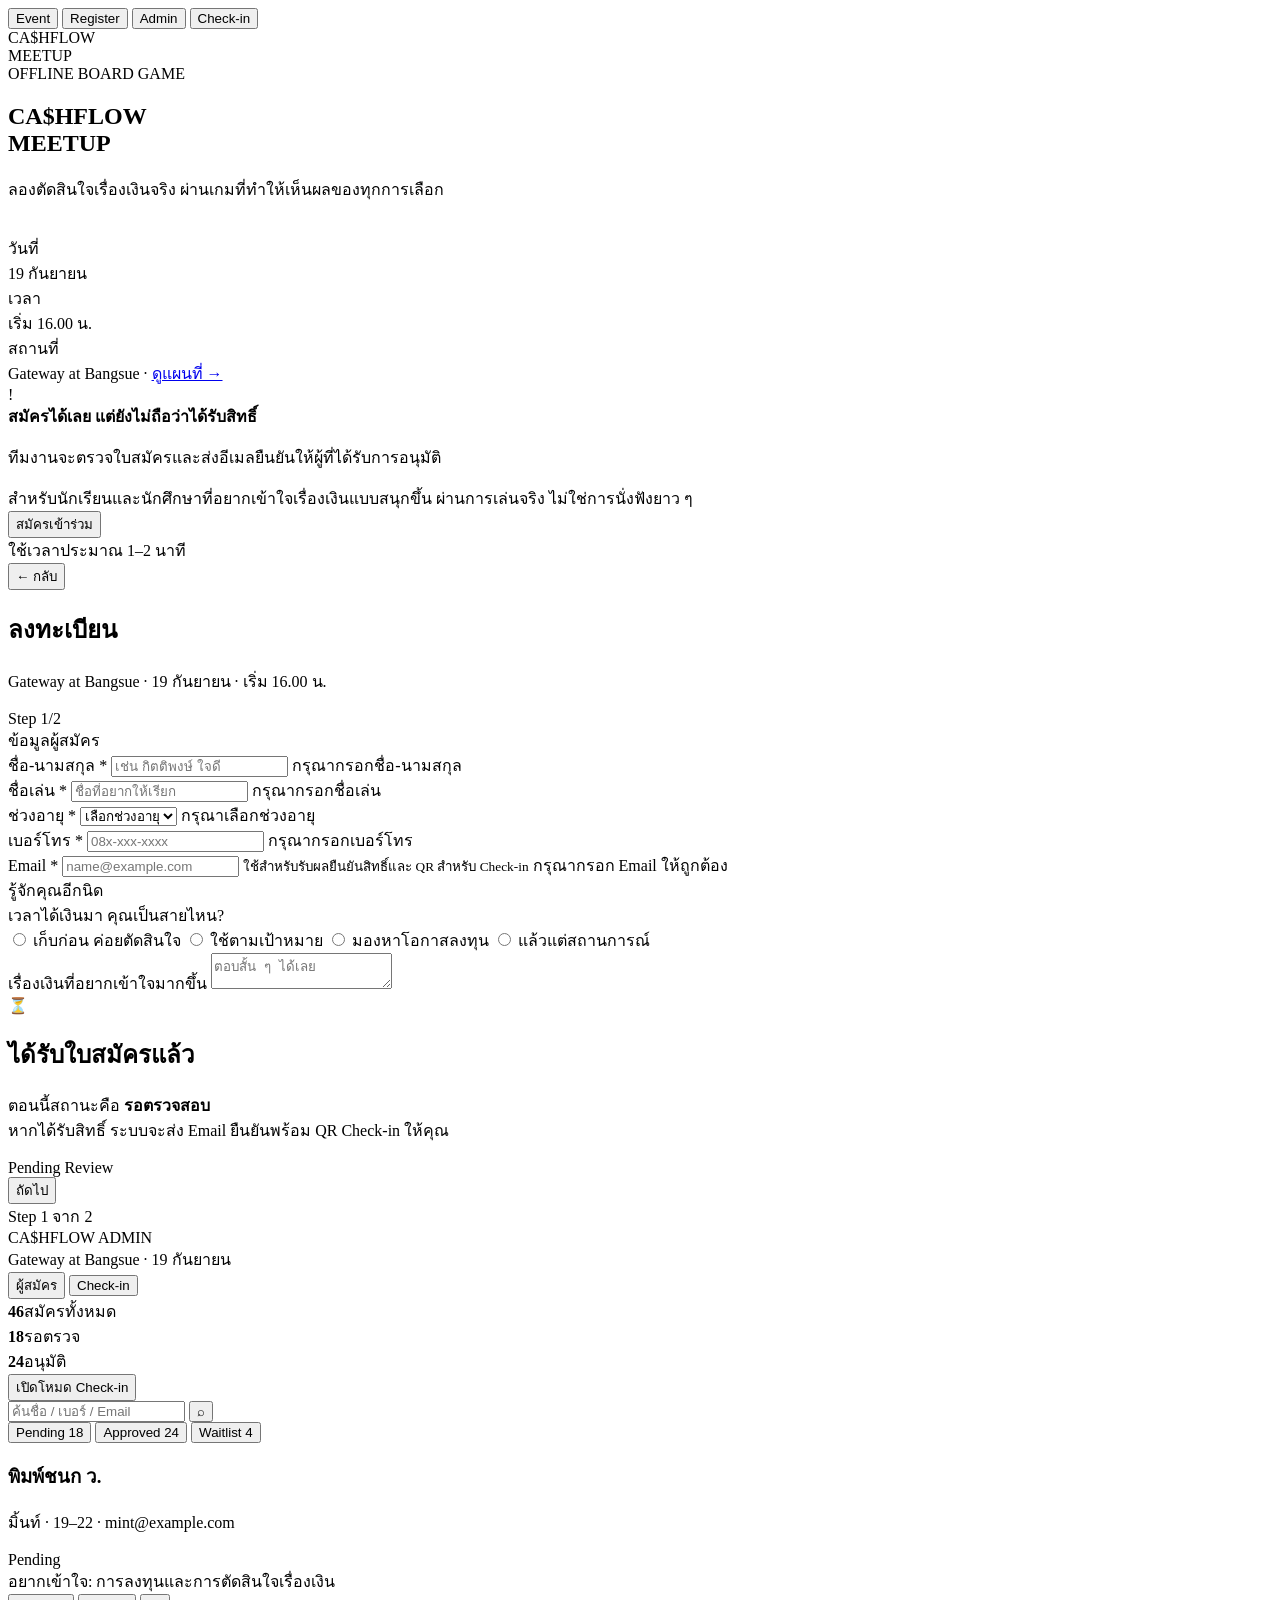
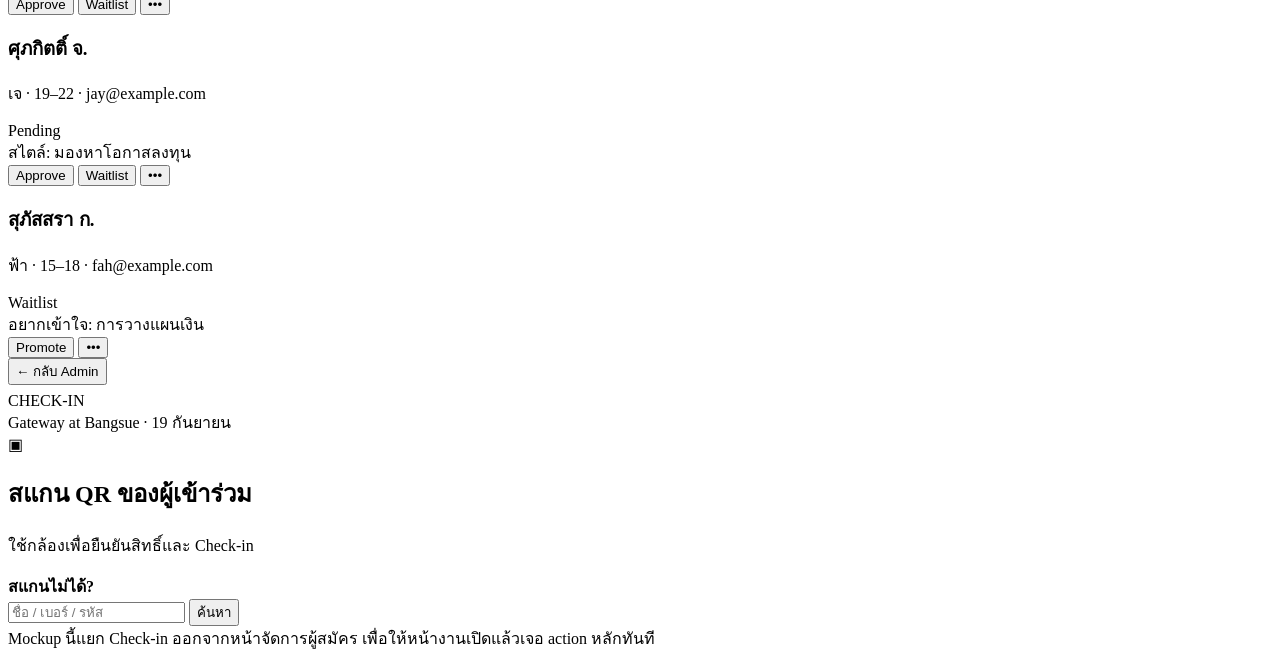
==== index.html @ 11fd1f05 "Add CA$HFLOW mobile mockup" ====
<!doctype html>
<html lang="th">
<head>
<meta charset="utf-8">
<meta name="viewport" content="width=device-width,initial-scale=1,viewport-fit=cover">
<title>CA$HFLOW Meetup — Cool Cartoon Mobile Mockup v2</title>
<link rel="stylesheet" href="styles.css">
</head>
<body>
<nav class="preview-nav" aria-label="Mockup screens">
  <button class="active" data-screen="event">Event</button>
  <button data-screen="register">Register</button>
  <button data-screen="admin">Admin</button>
  <button data-screen="checkin">Check-in</button>
</nav>

<div class="device">
  <section id="event" class="screen active" aria-label="Event landing page">
    <header class="topbar">
      <div class="brand">CA<span>$</span>HFLOW</div>
      <div class="tag">MEETUP</div>
    </header>

    <div class="hero">
      <div class="hero-copy">
        <span class="hero-kicker">OFFLINE BOARD GAME</span>
        <h1>CA$HFLOW<br>MEETUP</h1>
        <p class="hero-sub">ลองตัดสินใจเรื่องเงินจริง ผ่านเกมที่ทำให้เห็นผลของทุกการเลือก</p>
      </div>
      <div class="speedline" aria-hidden="true"></div>
      <div class="hero-art" aria-hidden="true">
        <img alt="" src="assets/cashflow-hero.webp">
      </div>
    </div>

    <section class="info-strip" aria-label="Event information">
      <div class="info-grid">
        <div class="info-cell">
          <span class="info-label">วันที่</span>
          <div class="info-value">19 กันยายน</div>
        </div>
        <div class="info-cell">
          <span class="info-label">เวลา</span>
          <div class="info-value">เริ่ม 16.00 น.</div>
        </div>
        <div class="info-cell full">
          <span class="info-label">สถานที่</span>
          <div class="info-value">Gateway at Bangsue · <a href="#" onclick="return false">ดูแผนที่ →</a></div>
        </div>
      </div>

      <div class="status-note">
        <div class="status-icon">!</div>
        <div>
          <strong>สมัครได้เลย แต่ยังไม่ถือว่าได้รับสิทธิ์</strong>
          <p>ทีมงานจะตรวจใบสมัครและส่งอีเมลยืนยันให้ผู้ที่ได้รับการอนุมัติ</p>
        </div>
      </div>
    </section>

    <main class="event-copy">
      <div class="one-liner">สำหรับนักเรียนและนักศึกษาที่อยากเข้าใจเรื่องเงินแบบสนุกขึ้น ผ่านการเล่นจริง ไม่ใช่การนั่งฟังยาว ๆ</div>
    </main>

    <div class="sticky-cta">
      <button class="primary" onclick="showScreen('register')">สมัครเข้าร่วม</button>
      <div class="cta-help">ใช้เวลาประมาณ 1–2 นาที</div>
    </div>
  </section>

  <section id="register" class="screen" aria-label="Registration form">
    <header class="form-head">
      <button class="back-btn" type="button" onclick="showScreen('event')">← กลับ</button>
      <h1>ลงทะเบียน</h1>
      <p>Gateway at Bangsue · 19 กันยายน · เริ่ม 16.00 น.</p>
      <div class="step-row">
        <span id="stepLabel" class="step-label">Step 1/2</span>
        <div class="progress" aria-label="Registration progress"><i class="on"></i><i id="progress2"></i></div>
      </div>
    </header>

    <form id="regForm" class="form-body" novalidate>
      <div id="step1" class="step active">
        <div class="form-title">ข้อมูลผู้สมัคร</div>

        <div class="field" data-required>
          <label for="fullname">ชื่อ-นามสกุล <span class="req">*</span></label>
          <input id="fullname" name="fullname" autocomplete="name" required placeholder="เช่น กิตติพงษ์ ใจดี">
          <span class="error">กรุณากรอกชื่อ-นามสกุล</span>
        </div>

        <div class="field" data-required>
          <label for="nickname">ชื่อเล่น <span class="req">*</span></label>
          <input id="nickname" name="nickname" autocomplete="nickname" required placeholder="ชื่อที่อยากให้เรียก">
          <span class="error">กรุณากรอกชื่อเล่น</span>
        </div>

        <div class="field" data-required>
          <label for="age">ช่วงอายุ <span class="req">*</span></label>
          <select id="age" name="age" required>
            <option value="">เลือกช่วงอายุ</option>
            <option>ต่ำกว่า 15</option>
            <option>15–18</option>
            <option>19–22</option>
            <option>23 ปีขึ้นไป</option>
          </select>
          <span class="error">กรุณาเลือกช่วงอายุ</span>
        </div>

        <div class="field" data-required>
          <label for="phone">เบอร์โทร <span class="req">*</span></label>
          <input id="phone" name="phone" type="tel" inputmode="tel" autocomplete="tel" required placeholder="08x-xxx-xxxx">
          <span class="error">กรุณากรอกเบอร์โทร</span>
        </div>

        <div class="field" data-required>
          <label for="email">Email <span class="req">*</span></label>
          <input id="email" name="email" type="email" inputmode="email" autocomplete="email" required placeholder="name@example.com" aria-describedby="emailHelp">
          <small id="emailHelp">ใช้สำหรับรับผลยืนยันสิทธิ์และ QR สำหรับ Check-in</small>
          <span class="error">กรุณากรอก Email ให้ถูกต้อง</span>
        </div>
      </div>

      <div id="step2" class="step">
        <div class="form-title">รู้จักคุณอีกนิด</div>
        <div class="field">
          <label>เวลาได้เงินมา คุณเป็นสายไหน?</label>
          <div class="radio-grid">
            <label class="radio-card"><input type="radio" name="moneyStyle" value="เก็บก่อน"> เก็บก่อน ค่อยตัดสินใจ</label>
            <label class="radio-card"><input type="radio" name="moneyStyle" value="ใช้ตามเป้าหมาย"> ใช้ตามเป้าหมาย</label>
            <label class="radio-card"><input type="radio" name="moneyStyle" value="มองหาโอกาส"> มองหาโอกาสลงทุน</label>
            <label class="radio-card"><input type="radio" name="moneyStyle" value="แล้วแต่สถานการณ์"> แล้วแต่สถานการณ์</label>
          </div>
        </div>

        <div class="field">
          <label for="moneyGoal">เรื่องเงินที่อยากเข้าใจมากขึ้น</label>
          <textarea id="moneyGoal" name="moneyGoal" placeholder="ตอบสั้น ๆ ได้เลย"></textarea>
        </div>
      </div>

      <div id="pendingState" class="step pending-state" aria-live="polite">
        <div class="pending-mark">⏳</div>
        <h2>ได้รับใบสมัครแล้ว</h2>
        <p>ตอนนี้สถานะคือ <strong>รอตรวจสอบ</strong><br>หากได้รับสิทธิ์ ระบบจะส่ง Email ยืนยันพร้อม QR Check-in ให้คุณ</p>
        <div class="pending-badge">Pending Review</div>
      </div>
    </form>

    <div class="sticky-cta">
      <button id="regAction" class="primary" type="button" onclick="nextRegistration()">ถัดไป</button>
      <div id="regHelp" class="cta-help">Step 1 จาก 2</div>
    </div>
  </section>

  <section id="admin" class="screen" aria-label="Admin applicant management">
    <header class="admin-head">
      <div class="brand">CA<span>$</span>HFLOW ADMIN</div>
      <div class="sub">Gateway at Bangsue · 19 กันยายน</div>
      <div class="admin-tabs">
        <button class="active" type="button">ผู้สมัคร</button>
        <button type="button" onclick="showScreen('checkin')">Check-in</button>
      </div>
    </header>

    <main class="admin-body">
      <div class="stats">
        <div class="stat"><b>46</b><span>สมัครทั้งหมด</span></div>
        <div class="stat"><b>18</b><span>รอตรวจ</span></div>
        <div class="stat"><b>24</b><span>อนุมัติ</span></div>
      </div>

      <button class="checkin-cta" type="button" onclick="showScreen('checkin')">เปิดโหมด Check-in</button>

      <div class="toolbar">
        <input class="search" placeholder="ค้นชื่อ / เบอร์ / Email" aria-label="ค้นหาผู้สมัคร">
        <button class="icon-action" aria-label="Filter">⌕</button>
      </div>

      <div class="filters" aria-label="Applicant filters">
        <button class="filter-chip active">Pending 18</button>
        <button class="filter-chip">Approved 24</button>
        <button class="filter-chip">Waitlist 4</button>
      </div>

      <article class="applicant">
        <div class="applicant-top">
          <div>
            <h3>พิมพ์ชนก ว.</h3>
            <p>มิ้นท์ · 19–22 · mint@example.com</p>
          </div>
          <span class="badge pending">Pending</span>
        </div>
        <div class="answer">อยากเข้าใจ: การลงทุนและการตัดสินใจเรื่องเงิน</div>
        <div class="admin-actions-row">
          <button class="approve">Approve</button>
          <button class="secondary">Waitlist</button>
          <button class="secondary more" aria-label="More actions">•••</button>
        </div>
      </article>

      <article class="applicant">
        <div class="applicant-top">
          <div>
            <h3>ศุภกิตติ์ จ.</h3>
            <p>เจ · 19–22 · jay@example.com</p>
          </div>
          <span class="badge pending">Pending</span>
        </div>
        <div class="answer">สไตล์: มองหาโอกาสลงทุน</div>
        <div class="admin-actions-row">
          <button class="approve">Approve</button>
          <button class="secondary">Waitlist</button>
          <button class="secondary more" aria-label="More actions">•••</button>
        </div>
      </article>

      <article class="applicant">
        <div class="applicant-top">
          <div>
            <h3>สุภัสสรา ก.</h3>
            <p>ฟ้า · 15–18 · fah@example.com</p>
          </div>
          <span class="badge wait">Waitlist</span>
        </div>
        <div class="answer">อยากเข้าใจ: การวางแผนเงิน</div>
        <div class="admin-actions-row">
          <button class="approve">Promote</button>
          <button class="secondary more" aria-label="More actions">•••</button>
        </div>
      </article>
    </main>
  </section>

  <section id="checkin" class="screen" aria-label="Check-in mode">
    <header class="admin-head">
      <button class="back-btn" type="button" onclick="showScreen('admin')">← กลับ Admin</button>
      <div class="brand" style="margin-top:7px">CHECK-IN</div>
      <div class="sub">Gateway at Bangsue · 19 กันยายน</div>
    </header>

    <main class="checkin-wrap">
      <section class="scan-card">
        <div class="scan-box"><span>▣</span></div>
        <h2>สแกน QR ของผู้เข้าร่วม</h2>
        <p>ใช้กล้องเพื่อยืนยันสิทธิ์และ Check-in</p>
      </section>

      <section class="manual">
        <strong>สแกนไม่ได้?</strong>
        <div class="manual-row">
          <input placeholder="ชื่อ / เบอร์ / รหัส" aria-label="ค้นหาผู้เข้าร่วม">
          <button type="button">ค้นหา</button>
        </div>
      </section>

      <div class="demo-note">Mockup นี้แยก Check-in ออกจากหน้าจัดการผู้สมัคร เพื่อให้หน้างานเปิดแล้วเจอ action หลักทันที</div>
    </main>
  </section>
</div>

<script src="app.js"></script>
</body>
</html>
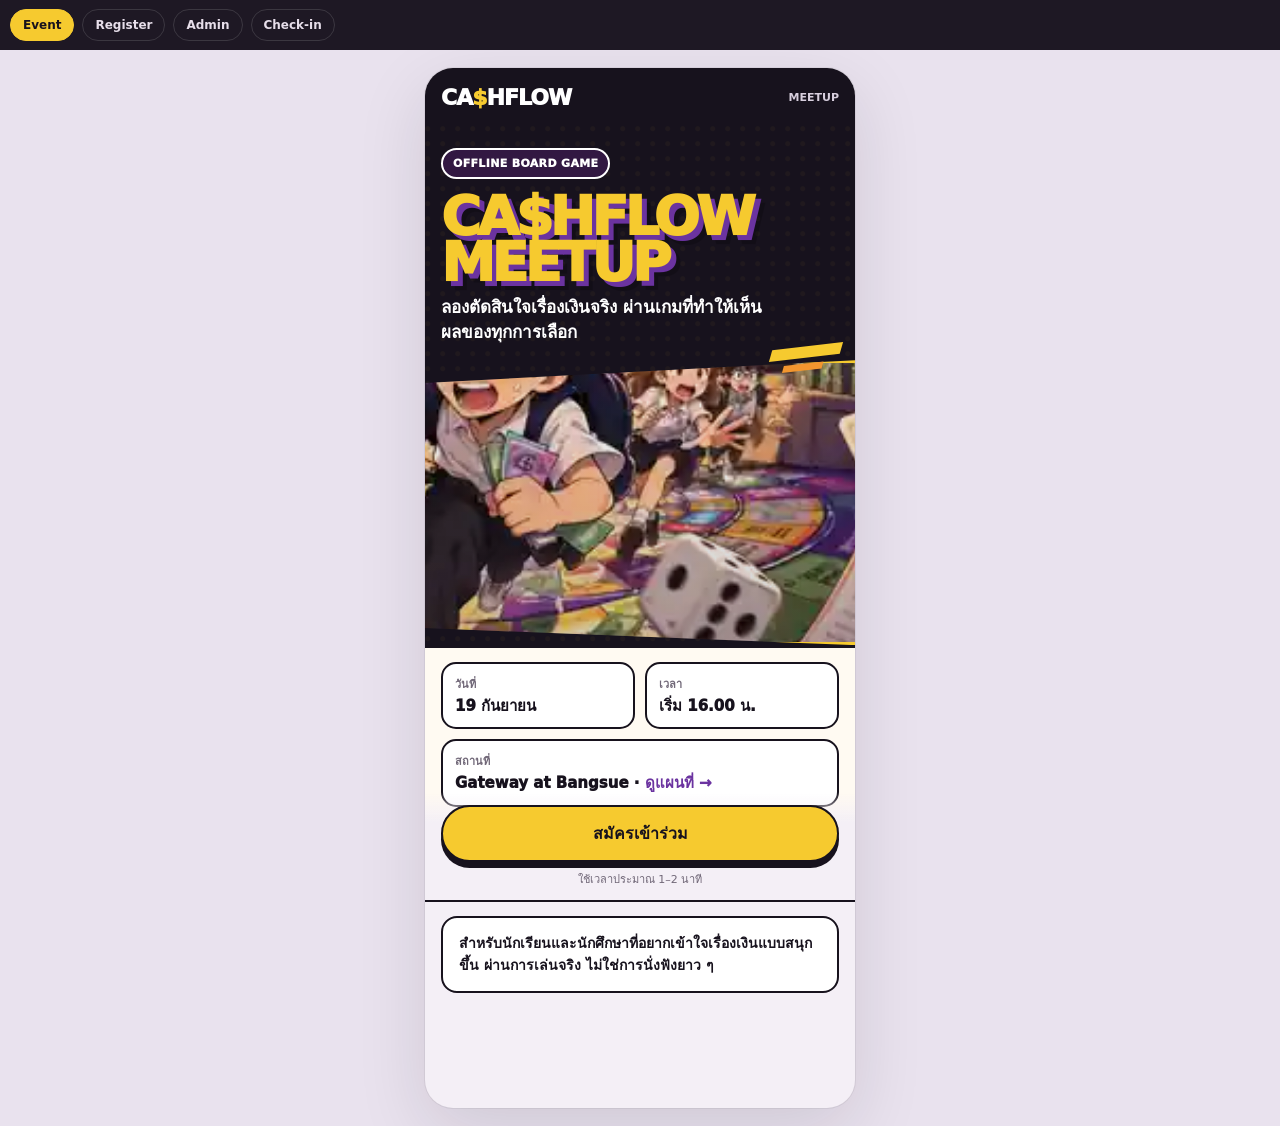
==== commit 4c04da18: "Point hero to uploaded SVG asset" ====
--- a/index.html
+++ b/index.html
@@ -29,7 +29,7 @@
       </div>
       <div class="speedline" aria-hidden="true"></div>
       <div class="hero-art" aria-hidden="true">
-        <img alt="" src="assets/cashflow-hero.webp">
+        <img alt="" src="assets/cashflow-hero.svg">
       </div>
     </div>
 
--- a/styles.css
+++ b/styles.css
@@ -0,0 +1,308 @@
+:root{
+  --ink:#17121d;
+  --ink2:#25152f;
+  --plum:#321842;
+  --purple:#6b33a0;
+  --purple2:#8a58bd;
+  --yellow:#f6ca2f;
+  --yellow2:#ffe66a;
+  --orange:#f2962f;
+  --paper:#fffaf2;
+  --surface:#ffffff;
+  --canvas:#f4eff6;
+  --muted:#716878;
+  --line:#ded5e3;
+  --success:#216b50;
+  --warning:#8a6400;
+  --danger:#a84149;
+  --radius:18px;
+  --shadow:0 10px 0 rgba(23,18,29,.14);
+}
+*{box-sizing:border-box}
+html{scroll-behavior:smooth}
+body{
+  margin:0;background:#e9e2ee;color:var(--ink);
+  font-family:"Noto Sans Thai","Leelawadee UI",Tahoma,system-ui,sans-serif;
+  -webkit-font-smoothing:antialiased;
+}
+button,input,select,textarea{font:inherit}
+button,a,input,select,textarea{-webkit-tap-highlight-color:transparent}
+button{cursor:pointer}
+a{color:inherit}
+:focus-visible{outline:3px solid var(--yellow);outline-offset:3px}
+
+.preview-nav{
+  position:sticky;top:0;z-index:90;
+  display:flex;gap:8px;justify-content:flex-start;
+  overflow-x:auto;padding:9px 10px;
+  background:rgba(23,18,29,.97);backdrop-filter:blur(10px);
+  scrollbar-width:none
+}
+.preview-nav::-webkit-scrollbar{display:none}
+.preview-nav button{
+  flex:0 0 auto;border:1px solid rgba(255,255,255,.13);
+  border-radius:999px;padding:8px 12px;background:transparent;
+  color:#e7deea;font-size:12px;font-weight:900
+}
+.preview-nav button.active{background:var(--yellow);color:var(--ink);border-color:var(--yellow)}
+
+.device{
+  width:min(100%,430px);min-height:calc(100vh - 52px);
+  margin:0 auto;background:var(--canvas);position:relative;overflow:hidden;
+  box-shadow:0 0 0 1px rgba(23,18,29,.06),0 22px 70px rgba(23,18,29,.12)
+}
+.screen{display:none;min-height:calc(100vh - 52px);position:relative}
+.screen.active{display:block}
+
+.topbar{
+  height:58px;display:flex;align-items:center;justify-content:space-between;
+  padding:0 16px;background:var(--ink);color:white;position:relative;z-index:5
+}
+.brand{font-size:22px;font-weight:950;letter-spacing:-.045em}
+.brand span{color:var(--yellow)}
+.topbar .tag{font-size:11px;color:#d8cfde;font-weight:800}
+
+/* EVENT */
+.hero{
+  position:relative;background:var(--ink);color:white;overflow:hidden;
+  min-height:500px;border-bottom:3px solid var(--ink)
+}
+.hero::before{
+  content:"";position:absolute;inset:0;
+  background:
+    radial-gradient(circle at 18% 18%,rgba(246,202,47,.18) 0 2px,transparent 3px) 0 0/15px 15px;
+  opacity:.22;pointer-events:none
+}
+.hero-copy{position:relative;z-index:4;padding:22px 16px 0}
+.hero-kicker{
+  display:inline-flex;align-items:center;gap:7px;
+  border:2px solid white;border-radius:999px;padding:7px 10px;
+  font-size:11px;font-weight:950;letter-spacing:.03em;background:var(--plum)
+}
+.hero h1{
+  margin:15px 0 8px;font-size:54px;line-height:.86;
+  letter-spacing:-.065em;font-weight:1000;text-transform:uppercase;
+  color:var(--yellow);
+  text-shadow:5px 5px 0 var(--purple),9px 9px 0 rgba(0,0,0,.18)
+}
+.hero-sub{
+  width:min(90%,330px);font-size:17px;line-height:1.45;
+  font-weight:800;color:#fff;margin:0
+}
+.hero-art{
+  position:relative;margin-top:16px;height:285px;overflow:hidden;
+  clip-path:polygon(0 8%,100% 0,100% 100%,0 94%);
+  border-top:3px solid var(--yellow);border-bottom:3px solid var(--yellow)
+}
+.hero-art img{
+  width:100%;height:100%;object-fit:cover;object-position:center 54%;
+  display:block;filter:saturate(1.05) contrast(1.02)
+}
+.hero-art::after{
+  content:"";position:absolute;inset:0;
+  background:linear-gradient(180deg,rgba(23,18,29,.06),rgba(23,18,29,.2));
+  pointer-events:none
+}
+.speedline{
+  position:absolute;z-index:5;width:68px;height:12px;background:var(--yellow);
+  transform:skewX(-22deg) rotate(-7deg);right:15px;top:220px
+}
+.speedline::after{
+  content:"";position:absolute;width:38px;height:7px;background:var(--orange);
+  top:18px;right:14px
+}
+
+.info-strip{
+  background:var(--paper);padding:14px 16px;border-bottom:2px solid var(--ink)
+}
+.info-grid{display:grid;grid-template-columns:1fr 1fr;gap:10px}
+.info-cell{
+  min-width:0;background:white;border:2px solid var(--ink);
+  border-radius:15px;padding:11px 12px
+}
+.info-cell.full{grid-column:1/-1}
+.info-label{display:block;font-size:11px;color:var(--muted);font-weight:800;margin-bottom:3px}
+.info-value{font-size:15px;font-weight:950;line-height:1.35}
+.info-value a{color:var(--purple);text-decoration:none}
+.status-note{
+  margin-top:10px;display:flex;gap:10px;align-items:flex-start;
+  padding:12px 13px;border:2px solid var(--ink);
+  border-radius:15px;background:var(--yellow2)
+}
+.status-icon{
+  width:28px;height:28px;flex:0 0 28px;border-radius:50%;
+  display:grid;place-items:center;background:var(--ink);color:var(--yellow);font-weight:950
+}
+.status-note strong{display:block;font-size:14px;margin-bottom:2px}
+.status-note p{margin:0;font-size:12px;line-height:1.45;color:#4f4732}
+.event-copy{padding:14px 16px 115px}
+.one-liner{
+  background:white;border:2px solid var(--ink);border-radius:16px;
+  padding:15px 16px;font-size:14px;line-height:1.55;font-weight:700
+}
+
+.sticky-cta{
+  position:fixed;left:50%;transform:translateX(-50%);bottom:0;
+  width:min(100%,430px);z-index:40;
+  padding:12px 16px calc(12px + env(safe-area-inset-bottom));
+  background:linear-gradient(180deg,rgba(244,239,246,0),var(--canvas) 28%,var(--canvas) 100%)
+}
+.primary{
+  width:100%;min-height:54px;border:2px solid var(--ink);border-radius:999px;
+  padding:14px 18px;background:var(--yellow);color:var(--ink);
+  font-weight:950;box-shadow:0 6px 0 var(--ink)
+}
+.primary:active{transform:translateY(3px);box-shadow:0 3px 0 var(--ink)}
+.cta-help{font-size:11px;text-align:center;color:var(--muted);margin-top:8px}
+
+/* REGISTER */
+.form-head{
+  background:var(--ink);color:white;padding:14px 16px 16px;border-bottom:3px solid var(--yellow)
+}
+.back-btn{
+  border:0;background:none;color:#f0e7f5;padding:6px 0;font-weight:900
+}
+.form-head h1{font-size:29px;margin:10px 0 3px;letter-spacing:-.04em}
+.form-head p{margin:0;color:#d7ccdd;font-size:12px}
+.step-row{display:flex;align-items:center;gap:10px;margin-top:14px}
+.step-label{font-size:12px;font-weight:900;color:var(--yellow)}
+.progress{display:flex;gap:6px;flex:1}
+.progress i{height:5px;background:#4b3b52;border-radius:999px;flex:1}
+.progress i.on{background:var(--yellow)}
+.form-body{padding:16px 16px 112px}
+.step{display:none}
+.step.active{display:block}
+.form-title{font-size:18px;font-weight:950;margin:2px 0 16px}
+.field{display:grid;gap:6px;margin-bottom:15px}
+.field label{font-size:13px;font-weight:900}
+.req{color:var(--danger)}
+.field input,.field select,.field textarea{
+  width:100%;min-height:50px;border:2px solid var(--ink);
+  border-radius:13px;background:white;padding:12px 13px;color:var(--ink);outline:none
+}
+.field textarea{min-height:110px;resize:vertical}
+.field input::placeholder,.field textarea::placeholder{color:#9b939f}
+.field small{font-size:11px;color:var(--muted);line-height:1.45}
+.field .error{display:none;color:var(--danger);font-size:11px;font-weight:800}
+.field.invalid input,.field.invalid select{border-color:var(--danger);background:#fff5f5}
+.field.invalid .error{display:block}
+
+.radio-grid{display:grid;gap:9px}
+.radio-card{
+  display:flex;gap:11px;align-items:center;min-height:52px;
+  border:2px solid var(--ink);border-radius:14px;background:white;padding:11px 12px;
+  font-size:13px;font-weight:800
+}
+.radio-card:has(input:checked){background:var(--yellow2);box-shadow:inset 0 0 0 2px var(--yellow)}
+.radio-card input{width:20px;height:20px;accent-color:var(--purple)}
+
+.pending-state{text-align:center;padding:54px 8px 20px}
+.pending-mark{
+  width:76px;height:76px;margin:0 auto 16px;border-radius:50%;
+  display:grid;place-items:center;background:var(--yellow2);border:3px solid var(--ink);
+  font-size:32px
+}
+.pending-state h2{font-size:25px;margin:0 0 8px}
+.pending-state p{margin:0;color:var(--muted);font-size:14px;line-height:1.55}
+.pending-badge{
+  display:inline-flex;margin-top:18px;padding:8px 11px;border-radius:999px;
+  background:#f2e8fa;color:var(--purple);font-weight:950;font-size:12px;border:1px solid #d8c5e7
+}
+
+/* ADMIN */
+.admin-head{
+  background:var(--ink);color:white;padding:14px 16px 16px;border-bottom:3px solid var(--yellow)
+}
+.admin-head .sub{color:#d2c7d8;font-size:12px;margin-top:5px}
+.admin-tabs{display:grid;grid-template-columns:1fr 1fr;gap:8px;margin-top:14px}
+.admin-tabs button{
+  min-height:42px;border:1px solid rgba(255,255,255,.16);border-radius:999px;
+  background:transparent;color:white;font-weight:900;font-size:12px
+}
+.admin-tabs button.active{background:var(--yellow);color:var(--ink);border-color:var(--yellow)}
+.admin-body{padding:14px 14px 34px}
+.stats{display:grid;grid-template-columns:repeat(3,1fr);gap:8px;margin-bottom:12px}
+.stat{background:white;border:2px solid var(--ink);border-radius:15px;padding:11px}
+.stat b{font-size:24px;line-height:1;display:block}
+.stat span{font-size:10px;color:var(--muted);font-weight:800}
+.toolbar{display:grid;grid-template-columns:1fr auto;gap:8px;margin-bottom:10px}
+.search{
+  width:100%;min-height:46px;border:2px solid var(--ink);border-radius:999px;
+  padding:10px 13px;background:white
+}
+.icon-action{
+  width:46px;height:46px;border:2px solid var(--ink);border-radius:50%;
+  background:white;font-weight:950
+}
+.filters{display:flex;gap:7px;overflow-x:auto;margin-bottom:11px;scrollbar-width:none}
+.filters::-webkit-scrollbar{display:none}
+.filter-chip{
+  flex:0 0 auto;border:1px solid #cdbfd4;border-radius:999px;padding:7px 10px;
+  background:white;color:#574f5b;font-size:11px;font-weight:900
+}
+.filter-chip.active{background:var(--ink);color:white;border-color:var(--ink)}
+.applicant{
+  background:white;border:2px solid var(--ink);border-radius:16px;padding:13px;margin-bottom:10px
+}
+.applicant-top{display:flex;justify-content:space-between;gap:10px;align-items:flex-start}
+.applicant h3{font-size:15px;margin:0}
+.applicant p{font-size:11px;color:var(--muted);margin:3px 0 0}
+.badge{padding:5px 8px;border-radius:999px;font-size:10px;font-weight:950;white-space:nowrap}
+.pending{background:#fff0b4;color:#725400}
+.approved{background:#dbf1e8;color:var(--success)}
+.wait{background:#eee2f7;color:var(--purple)}
+.answer{margin:10px 0;padding:9px 10px;border-radius:11px;background:#faf6fc;font-size:11px;color:#504657}
+.admin-actions-row{display:flex;gap:7px}
+.approve{
+  flex:1;border:2px solid var(--ink);border-radius:999px;background:var(--yellow);padding:10px;font-size:11px;font-weight:950
+}
+.secondary{
+  border:2px solid var(--ink);border-radius:999px;background:white;padding:10px 12px;font-size:11px;font-weight:900
+}
+.more{width:42px;flex:0 0 42px}
+.checkin-cta{
+  width:100%;min-height:50px;border:2px solid var(--ink);border-radius:999px;
+  background:var(--purple);color:white;font-weight:950;margin-bottom:12px
+}
+
+/* CHECK IN */
+.checkin-wrap{padding:16px 16px 34px}
+.scan-card{
+  background:var(--ink);color:white;border:3px solid var(--ink);border-radius:20px;
+  padding:18px;text-align:center;position:relative;overflow:hidden
+}
+.scan-card::before{
+  content:"";position:absolute;inset:0;
+  background:radial-gradient(circle at 12% 18%,rgba(246,202,47,.2) 0 2px,transparent 3px) 0 0/14px 14px;
+  opacity:.35
+}
+.scan-box{
+  position:relative;z-index:2;width:190px;height:190px;margin:8px auto 14px;
+  border:3px solid var(--yellow);border-radius:18px;display:grid;place-items:center;background:#21152a
+}
+.scan-box::before,.scan-box::after{
+  content:"";position:absolute;width:44px;height:44px;border-color:white
+}
+.scan-box::before{left:12px;top:12px;border-left:4px solid white;border-top:4px solid white}
+.scan-box::after{right:12px;bottom:12px;border-right:4px solid white;border-bottom:4px solid white}
+.scan-box span{font-size:44px}
+.scan-card h2{position:relative;z-index:2;margin:0 0 5px;font-size:21px}
+.scan-card p{position:relative;z-index:2;margin:0;color:#d8cfde;font-size:12px}
+.manual{margin-top:12px;background:white;border:2px solid var(--ink);border-radius:17px;padding:13px}
+.manual strong{display:block;font-size:14px;margin-bottom:8px}
+.manual-row{display:grid;grid-template-columns:1fr auto;gap:8px}
+.manual input{min-width:0;border:2px solid var(--ink);border-radius:999px;padding:11px 13px}
+.manual button{border:2px solid var(--ink);border-radius:999px;background:var(--yellow);font-weight:950;padding:0 15px}
+
+/* GENERAL */
+.demo-note{
+  margin:14px 16px 0;padding:10px 12px;border-radius:12px;background:#fff7d5;
+  border:1px solid #ead688;color:#655421;font-size:11px;line-height:1.45
+}
+@media(min-width:431px){
+  .device{margin-top:18px;margin-bottom:18px;border-radius:28px;min-height:860px}
+  .screen{min-height:860px}
+}
+@media(prefers-reduced-motion:reduce){
+  *,*::before,*::after{scroll-behavior:auto!important;transition:none!important;animation:none!important}
+}
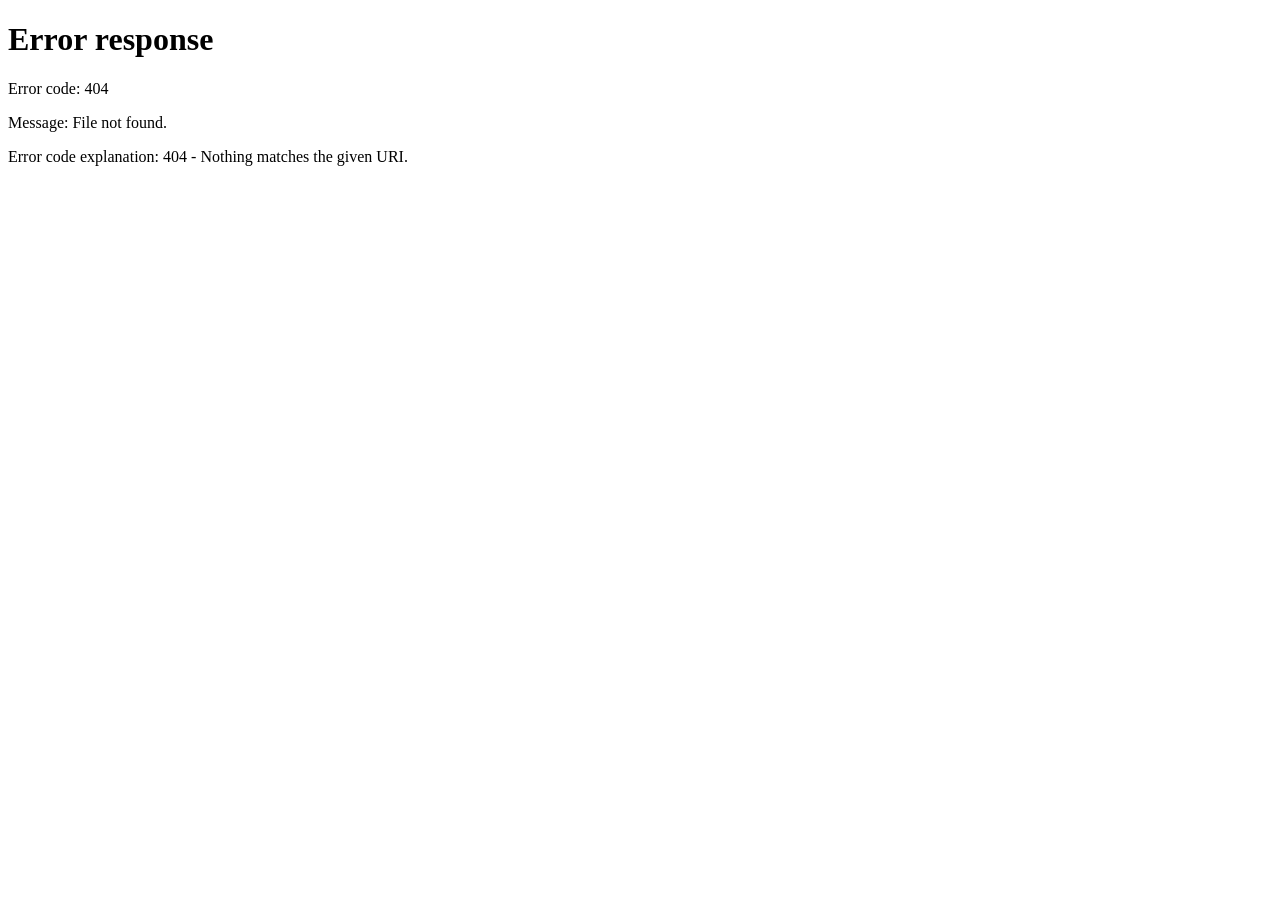
==== commit 0c506dc1: "Route root to participant app" ====
--- a/index.html
+++ b/index.html
@@ -1,264 +1,12 @@
 <!doctype html>
 <html lang="th">
 <head>
-<meta charset="utf-8">
-<meta name="viewport" content="width=device-width,initial-scale=1,viewport-fit=cover">
-<title>CA$HFLOW Meetup — Cool Cartoon Mobile Mockup v2</title>
-<link rel="stylesheet" href="styles.css">
+  <meta charset="utf-8">
+  <meta name="viewport" content="width=device-width,initial-scale=1">
+  <meta http-equiv="refresh" content="0;url=/participant/">
+  <title>CA$HFLOW Meetup</title>
 </head>
 <body>
-<nav class="preview-nav" aria-label="Mockup screens">
-  <button class="active" data-screen="event">Event</button>
-  <button data-screen="register">Register</button>
-  <button data-screen="admin">Admin</button>
-  <button data-screen="checkin">Check-in</button>
-</nav>
-
-<div class="device">
-  <section id="event" class="screen active" aria-label="Event landing page">
-    <header class="topbar">
-      <div class="brand">CA<span>$</span>HFLOW</div>
-      <div class="tag">MEETUP</div>
-    </header>
-
-    <div class="hero">
-      <div class="hero-copy">
-        <span class="hero-kicker">OFFLINE BOARD GAME</span>
-        <h1>CA$HFLOW<br>MEETUP</h1>
-        <p class="hero-sub">ลองตัดสินใจเรื่องเงินจริง ผ่านเกมที่ทำให้เห็นผลของทุกการเลือก</p>
-      </div>
-      <div class="speedline" aria-hidden="true"></div>
-      <div class="hero-art" aria-hidden="true">
-        <img alt="" src="assets/cashflow-hero.svg">
-      </div>
-    </div>
-
-    <section class="info-strip" aria-label="Event information">
-      <div class="info-grid">
-        <div class="info-cell">
-          <span class="info-label">วันที่</span>
-          <div class="info-value">19 กันยายน</div>
-        </div>
-        <div class="info-cell">
-          <span class="info-label">เวลา</span>
-          <div class="info-value">เริ่ม 16.00 น.</div>
-        </div>
-        <div class="info-cell full">
-          <span class="info-label">สถานที่</span>
-          <div class="info-value">Gateway at Bangsue · <a href="#" onclick="return false">ดูแผนที่ →</a></div>
-        </div>
-      </div>
-
-      <div class="status-note">
-        <div class="status-icon">!</div>
-        <div>
-          <strong>สมัครได้เลย แต่ยังไม่ถือว่าได้รับสิทธิ์</strong>
-          <p>ทีมงานจะตรวจใบสมัครและส่งอีเมลยืนยันให้ผู้ที่ได้รับการอนุมัติ</p>
-        </div>
-      </div>
-    </section>
-
-    <main class="event-copy">
-      <div class="one-liner">สำหรับนักเรียนและนักศึกษาที่อยากเข้าใจเรื่องเงินแบบสนุกขึ้น ผ่านการเล่นจริง ไม่ใช่การนั่งฟังยาว ๆ</div>
-    </main>
-
-    <div class="sticky-cta">
-      <button class="primary" onclick="showScreen('register')">สมัครเข้าร่วม</button>
-      <div class="cta-help">ใช้เวลาประมาณ 1–2 นาที</div>
-    </div>
-  </section>
-
-  <section id="register" class="screen" aria-label="Registration form">
-    <header class="form-head">
-      <button class="back-btn" type="button" onclick="showScreen('event')">← กลับ</button>
-      <h1>ลงทะเบียน</h1>
-      <p>Gateway at Bangsue · 19 กันยายน · เริ่ม 16.00 น.</p>
-      <div class="step-row">
-        <span id="stepLabel" class="step-label">Step 1/2</span>
-        <div class="progress" aria-label="Registration progress"><i class="on"></i><i id="progress2"></i></div>
-      </div>
-    </header>
-
-    <form id="regForm" class="form-body" novalidate>
-      <div id="step1" class="step active">
-        <div class="form-title">ข้อมูลผู้สมัคร</div>
-
-        <div class="field" data-required>
-          <label for="fullname">ชื่อ-นามสกุล <span class="req">*</span></label>
-          <input id="fullname" name="fullname" autocomplete="name" required placeholder="เช่น กิตติพงษ์ ใจดี">
-          <span class="error">กรุณากรอกชื่อ-นามสกุล</span>
-        </div>
-
-        <div class="field" data-required>
-          <label for="nickname">ชื่อเล่น <span class="req">*</span></label>
-          <input id="nickname" name="nickname" autocomplete="nickname" required placeholder="ชื่อที่อยากให้เรียก">
-          <span class="error">กรุณากรอกชื่อเล่น</span>
-        </div>
-
-        <div class="field" data-required>
-          <label for="age">ช่วงอายุ <span class="req">*</span></label>
-          <select id="age" name="age" required>
-            <option value="">เลือกช่วงอายุ</option>
-            <option>ต่ำกว่า 15</option>
-            <option>15–18</option>
-            <option>19–22</option>
-            <option>23 ปีขึ้นไป</option>
-          </select>
-          <span class="error">กรุณาเลือกช่วงอายุ</span>
-        </div>
-
-        <div class="field" data-required>
-          <label for="phone">เบอร์โทร <span class="req">*</span></label>
-          <input id="phone" name="phone" type="tel" inputmode="tel" autocomplete="tel" required placeholder="08x-xxx-xxxx">
-          <span class="error">กรุณากรอกเบอร์โทร</span>
-        </div>
-
-        <div class="field" data-required>
-          <label for="email">Email <span class="req">*</span></label>
-          <input id="email" name="email" type="email" inputmode="email" autocomplete="email" required placeholder="name@example.com" aria-describedby="emailHelp">
-          <small id="emailHelp">ใช้สำหรับรับผลยืนยันสิทธิ์และ QR สำหรับ Check-in</small>
-          <span class="error">กรุณากรอก Email ให้ถูกต้อง</span>
-        </div>
-      </div>
-
-      <div id="step2" class="step">
-        <div class="form-title">รู้จักคุณอีกนิด</div>
-        <div class="field">
-          <label>เวลาได้เงินมา คุณเป็นสายไหน?</label>
-          <div class="radio-grid">
-            <label class="radio-card"><input type="radio" name="moneyStyle" value="เก็บก่อน"> เก็บก่อน ค่อยตัดสินใจ</label>
-            <label class="radio-card"><input type="radio" name="moneyStyle" value="ใช้ตามเป้าหมาย"> ใช้ตามเป้าหมาย</label>
-            <label class="radio-card"><input type="radio" name="moneyStyle" value="มองหาโอกาส"> มองหาโอกาสลงทุน</label>
-            <label class="radio-card"><input type="radio" name="moneyStyle" value="แล้วแต่สถานการณ์"> แล้วแต่สถานการณ์</label>
-          </div>
-        </div>
-
-        <div class="field">
-          <label for="moneyGoal">เรื่องเงินที่อยากเข้าใจมากขึ้น</label>
-          <textarea id="moneyGoal" name="moneyGoal" placeholder="ตอบสั้น ๆ ได้เลย"></textarea>
-        </div>
-      </div>
-
-      <div id="pendingState" class="step pending-state" aria-live="polite">
-        <div class="pending-mark">⏳</div>
-        <h2>ได้รับใบสมัครแล้ว</h2>
-        <p>ตอนนี้สถานะคือ <strong>รอตรวจสอบ</strong><br>หากได้รับสิทธิ์ ระบบจะส่ง Email ยืนยันพร้อม QR Check-in ให้คุณ</p>
-        <div class="pending-badge">Pending Review</div>
-      </div>
-    </form>
-
-    <div class="sticky-cta">
-      <button id="regAction" class="primary" type="button" onclick="nextRegistration()">ถัดไป</button>
-      <div id="regHelp" class="cta-help">Step 1 จาก 2</div>
-    </div>
-  </section>
-
-  <section id="admin" class="screen" aria-label="Admin applicant management">
-    <header class="admin-head">
-      <div class="brand">CA<span>$</span>HFLOW ADMIN</div>
-      <div class="sub">Gateway at Bangsue · 19 กันยายน</div>
-      <div class="admin-tabs">
-        <button class="active" type="button">ผู้สมัคร</button>
-        <button type="button" onclick="showScreen('checkin')">Check-in</button>
-      </div>
-    </header>
-
-    <main class="admin-body">
-      <div class="stats">
-        <div class="stat"><b>46</b><span>สมัครทั้งหมด</span></div>
-        <div class="stat"><b>18</b><span>รอตรวจ</span></div>
-        <div class="stat"><b>24</b><span>อนุมัติ</span></div>
-      </div>
-
-      <button class="checkin-cta" type="button" onclick="showScreen('checkin')">เปิดโหมด Check-in</button>
-
-      <div class="toolbar">
-        <input class="search" placeholder="ค้นชื่อ / เบอร์ / Email" aria-label="ค้นหาผู้สมัคร">
-        <button class="icon-action" aria-label="Filter">⌕</button>
-      </div>
-
-      <div class="filters" aria-label="Applicant filters">
-        <button class="filter-chip active">Pending 18</button>
-        <button class="filter-chip">Approved 24</button>
-        <button class="filter-chip">Waitlist 4</button>
-      </div>
-
-      <article class="applicant">
-        <div class="applicant-top">
-          <div>
-            <h3>พิมพ์ชนก ว.</h3>
-            <p>มิ้นท์ · 19–22 · mint@example.com</p>
-          </div>
-          <span class="badge pending">Pending</span>
-        </div>
-        <div class="answer">อยากเข้าใจ: การลงทุนและการตัดสินใจเรื่องเงิน</div>
-        <div class="admin-actions-row">
-          <button class="approve">Approve</button>
-          <button class="secondary">Waitlist</button>
-          <button class="secondary more" aria-label="More actions">•••</button>
-        </div>
-      </article>
-
-      <article class="applicant">
-        <div class="applicant-top">
-          <div>
-            <h3>ศุภกิตติ์ จ.</h3>
-            <p>เจ · 19–22 · jay@example.com</p>
-          </div>
-          <span class="badge pending">Pending</span>
-        </div>
-        <div class="answer">สไตล์: มองหาโอกาสลงทุน</div>
-        <div class="admin-actions-row">
-          <button class="approve">Approve</button>
-          <button class="secondary">Waitlist</button>
-          <button class="secondary more" aria-label="More actions">•••</button>
-        </div>
-      </article>
-
-      <article class="applicant">
-        <div class="applicant-top">
-          <div>
-            <h3>สุภัสสรา ก.</h3>
-            <p>ฟ้า · 15–18 · fah@example.com</p>
-          </div>
-          <span class="badge wait">Waitlist</span>
-        </div>
-        <div class="answer">อยากเข้าใจ: การวางแผนเงิน</div>
-        <div class="admin-actions-row">
-          <button class="approve">Promote</button>
-          <button class="secondary more" aria-label="More actions">•••</button>
-        </div>
-      </article>
-    </main>
-  </section>
-
-  <section id="checkin" class="screen" aria-label="Check-in mode">
-    <header class="admin-head">
-      <button class="back-btn" type="button" onclick="showScreen('admin')">← กลับ Admin</button>
-      <div class="brand" style="margin-top:7px">CHECK-IN</div>
-      <div class="sub">Gateway at Bangsue · 19 กันยายน</div>
-    </header>
-
-    <main class="checkin-wrap">
-      <section class="scan-card">
-        <div class="scan-box"><span>▣</span></div>
-        <h2>สแกน QR ของผู้เข้าร่วม</h2>
-        <p>ใช้กล้องเพื่อยืนยันสิทธิ์และ Check-in</p>
-      </section>
-
-      <section class="manual">
-        <strong>สแกนไม่ได้?</strong>
-        <div class="manual-row">
-          <input placeholder="ชื่อ / เบอร์ / รหัส" aria-label="ค้นหาผู้เข้าร่วม">
-          <button type="button">ค้นหา</button>
-        </div>
-      </section>
-
-      <div class="demo-note">Mockup นี้แยก Check-in ออกจากหน้าจัดการผู้สมัคร เพื่อให้หน้างานเปิดแล้วเจอ action หลักทันที</div>
-    </main>
-  </section>
-</div>
-
-<script src="app.js"></script>
+  <p>กำลังไปที่หน้าผู้เข้าร่วม… <a href="/participant/">เปิดหน้าผู้เข้าร่วม</a></p>
 </body>
 </html>
